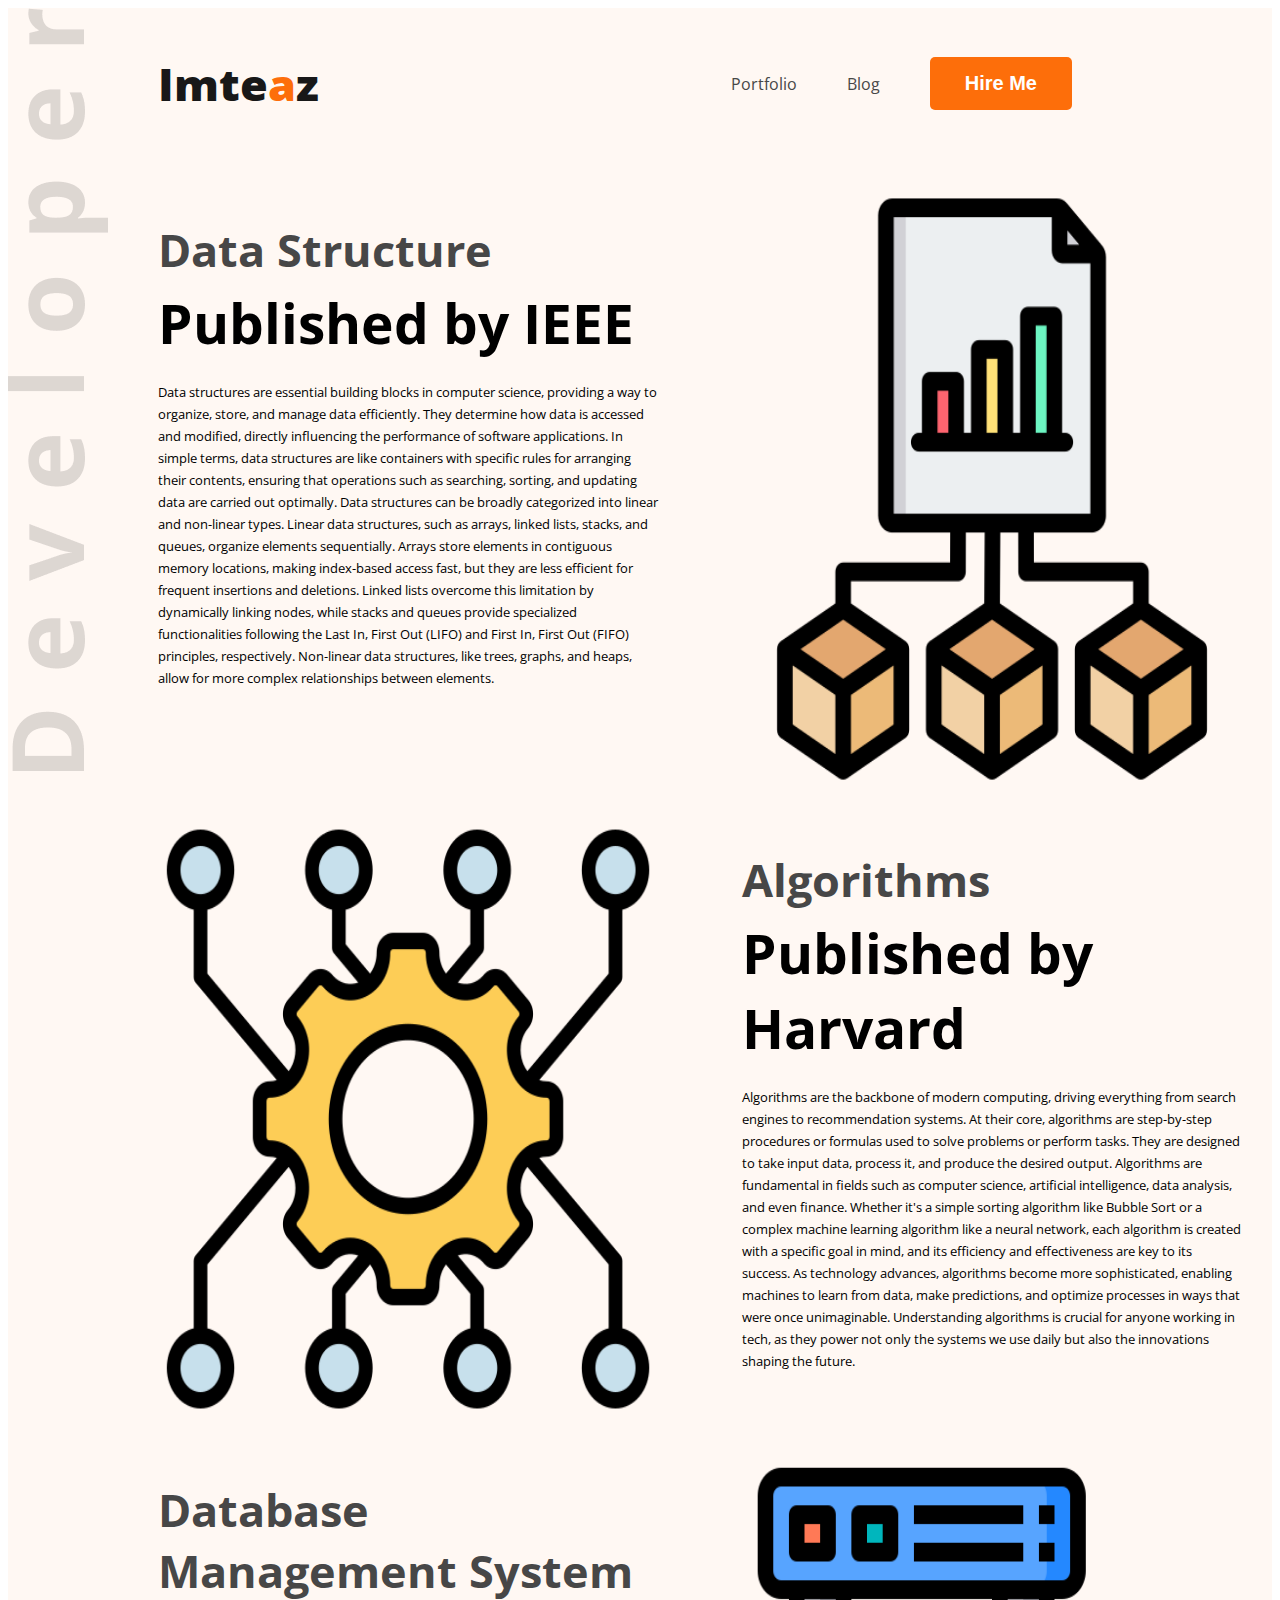
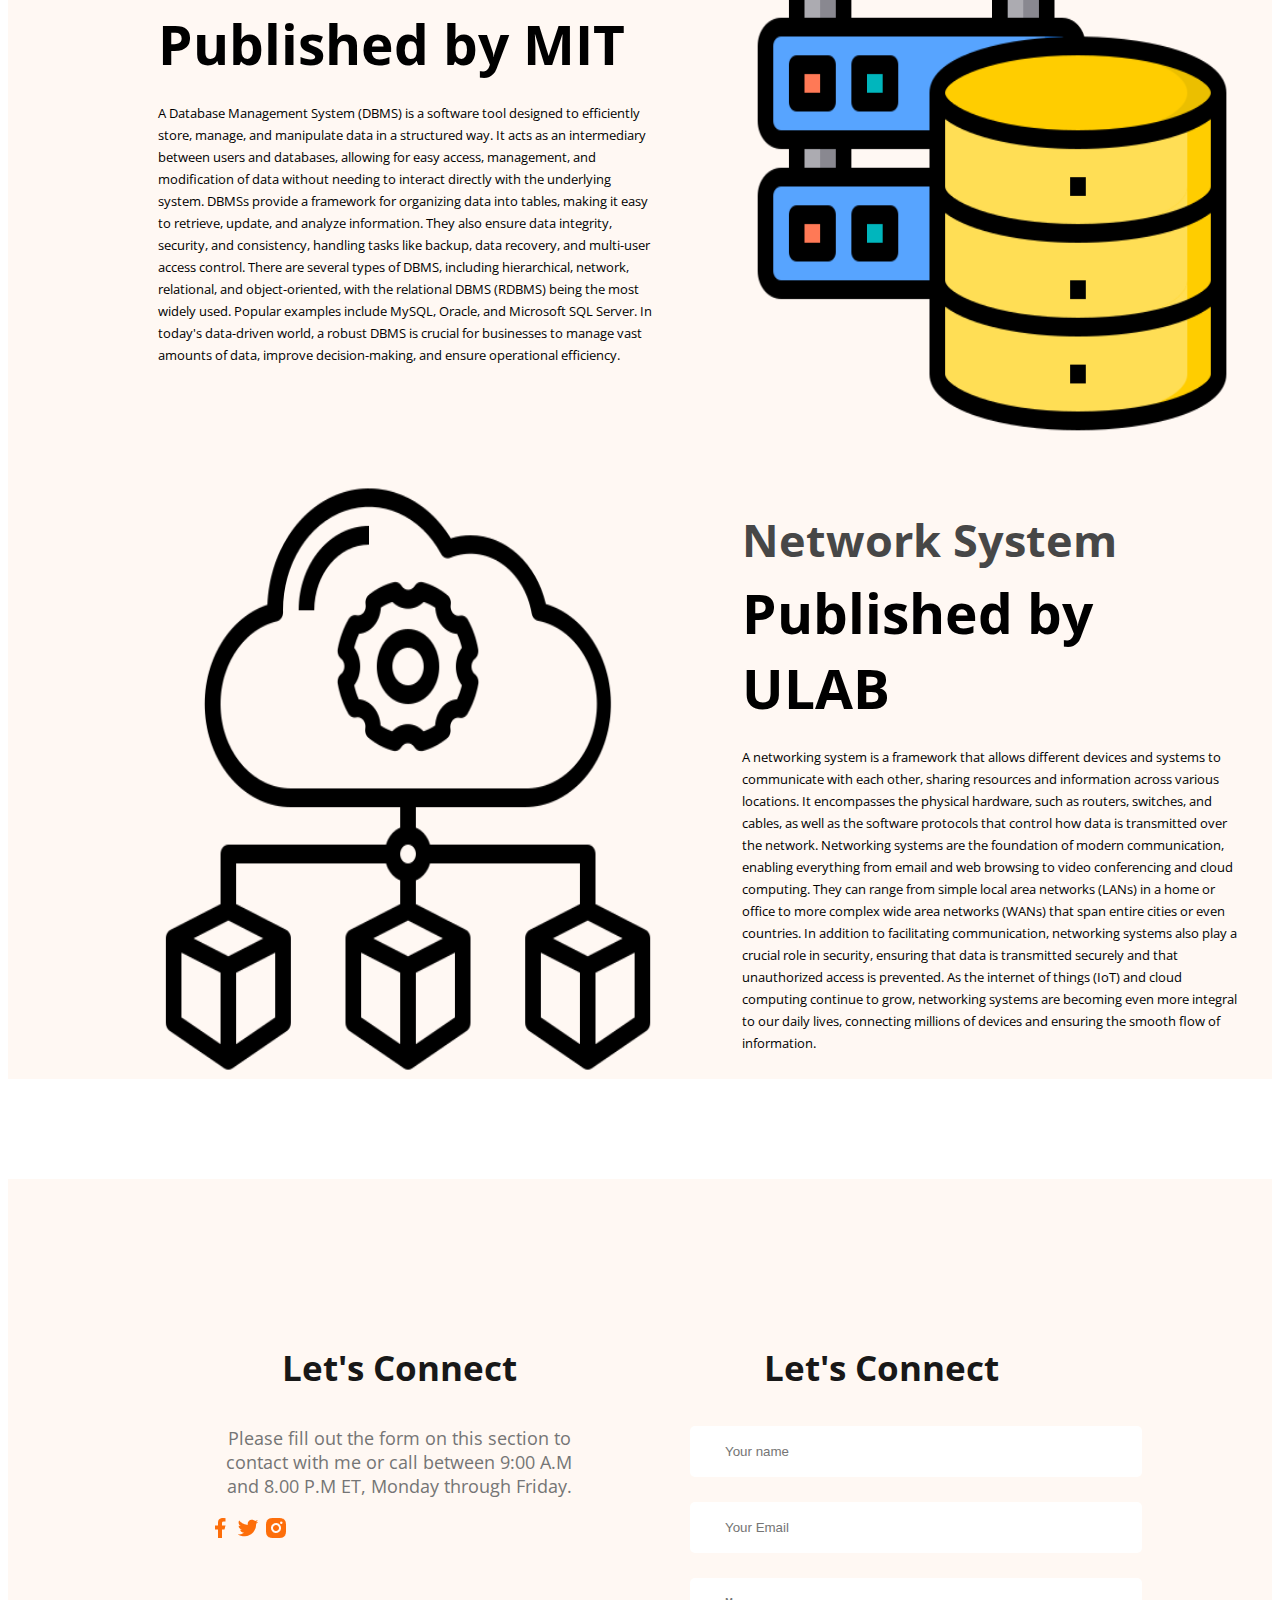
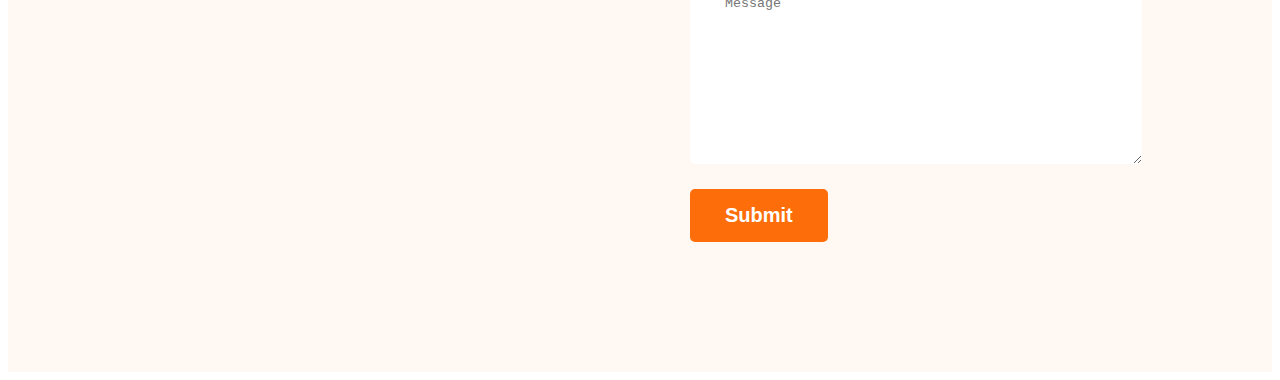
==== blog.html @ e55d820c "Added blog and other images" ====
<!DOCTYPE html>
<html lang="en">
<head>
    <meta charset="UTF-8">
    <meta name="viewport" content="width=device-width, initial-scale=1.0">
    <title>Blog</title>
    <link rel="preconnect" href="https://fonts.googleapis.com">
    <link rel="preconnect" href="https://fonts.gstatic.com" crossorigin>
    <link href="https://fonts.googleapis.com/css2?family=Open+Sans:ital,wght@0,300..800;1,300..800&display=swap" rel="stylesheet">
    <link rel="stylesheet" href="blog.css">
</head>
<body> 
    <!-- header start  -->
    <header class="head">
        <nav>
         <h3 class="nav-title">Imte<span class="primary-color">a</span>z</h3>
         <ul>
         <li><a href="index.html">Portfolio</a></li>
         <li><a href="blog.html">Blog</a></li>
         <li><button class="btn-primary">Hire Me</button></li>
     </ul>
        </nav>
        <div class="banner">
         <div class="banner-content">
             <h1 class="banner-greeting">Data Structure </h1>
             <h4 class="banner-title">Published by IEEE</h4>
             <p><small>Data structures are essential building blocks in computer science, providing a way to organize, store, and manage data efficiently. They determine how data is accessed and modified, directly influencing the performance of software applications. In simple terms, data structures are like containers with specific rules for arranging their contents, ensuring that operations such as searching, sorting, and updating data are carried out optimally.
               Data structures can be broadly categorized into linear and non-linear types. Linear data structures, such as arrays, linked lists, stacks, and queues, organize elements sequentially. Arrays store elements in contiguous memory locations, making index-based access fast, but they are less efficient for frequent insertions and deletions. Linked lists overcome this limitation by dynamically linking nodes, while stacks and queues provide specialized functionalities following the Last In, First Out (LIFO) and First In, First Out (FIFO) principles, respectively. Non-linear data structures, like trees, graphs, and heaps, allow for more complex relationships between elements.</small></p>
         </div>
         <img class="profile-pic" src="./images/data-structure.png" alt="">
        </div>
        <div class="banner ">
            <img class="profile-pic" src="./images/algorithm.png" alt="">
            <div class="banner-content">
                <h1 class="banner-greeting">Algorithms </h1>
                <h4 class="banner-title">Published by Harvard</h4>
                <p><small>Algorithms are the backbone of modern computing, driving everything from search engines to recommendation systems. At their core, algorithms are step-by-step procedures or formulas used to solve problems or perform tasks. They are designed to take input data, process it, and produce the desired output. Algorithms are fundamental in fields such as computer science, artificial intelligence, data analysis, and even finance. Whether it's a simple sorting algorithm like Bubble Sort or a complex machine learning algorithm like a neural network, each algorithm is created with a specific goal in mind, and its efficiency and effectiveness are key to its success. As technology advances, algorithms become more sophisticated, enabling machines to learn from data, make predictions, and optimize processes in ways that were once unimaginable. Understanding algorithms is crucial for anyone working in tech, as they power not only the systems we use daily but also the innovations shaping the future.</small></p>
        </div>
        </div>
        <div class="banner">
            <div class="banner-content">
                <h1 class="banner-greeting">Database Management System</h1>
                <h4 class="banner-title">Published by MIT</h4>
                <p><small>A Database Management System (DBMS) is a software tool designed to efficiently store, manage, and manipulate data in a structured way. It acts as an intermediary between users and databases, allowing for easy access, management, and modification of data without needing to interact directly with the underlying system. DBMSs provide a framework for organizing data into tables, making it easy to retrieve, update, and analyze information. They also ensure data integrity, security, and consistency, handling tasks like backup, data recovery, and multi-user access control. There are several types of DBMS, including hierarchical, network, relational, and object-oriented, with the relational DBMS (RDBMS) being the most widely used. Popular examples include MySQL, Oracle, and Microsoft SQL Server. In today's data-driven world, a robust DBMS is crucial for businesses to manage vast amounts of data, improve decision-making, and ensure operational efficiency.</small></p>
            </div>
            <img class="profile-pic" src="./images/database-storage.png" alt="">
        </div>
        <div class="banner ">
            <img class="profile-pic" src="./images/content-management-system.png" alt="">
            <div class="banner-content">
                <h1 class="banner-greeting">Network System</h1>
                <h4 class="banner-title">Published by ULAB</h4>
                <p><small>A networking system is a framework that allows different devices and systems to communicate with each other, sharing resources and information across various locations. It encompasses the physical hardware, such as routers, switches, and cables, as well as the software protocols that control how data is transmitted over the network. Networking systems are the foundation of modern communication, enabling everything from email and web browsing to video conferencing and cloud computing. They can range from simple local area networks (LANs) in a home or office to more complex wide area networks (WANs) that span entire cities or even countries. In addition to facilitating communication, networking systems also play a crucial role in security, ensuring that data is transmitted securely and that unauthorized access is prevented. As the internet of things (IoT) and cloud computing continue to grow, networking systems are becoming even more integral to our daily lives, connecting millions of devices and ensuring the smooth flow of information.</small></p>
        </div>
        </div>
     </header>  
     <footer>    
        <div class="footer-column">
         <h3 class="section-title">Let's Connect</h3>
         <p class="section-discription">Please fill out the form on this section to contact with me or call between 9:00 A.M and 8.00 P.M ET, Monday through Friday.</p>
         <div class="social-links">
            <a href="https://www.facebook.com/"><img src="images/icons/facebook.png" alt=""></a>
            <a href="https://x.com/"><img src="images/icons/twitter.png" alt=""></a>
            <a href="https://www.instagram.com/"><img src="images/icons/insta.png" alt=""></a>
         </div>
        </div>
        <div class="footer-column">
         <h3 class="section-title">Let's Connect</h3>
         <form action="" class="contact">
         <input type="text" placeholder="Your name">
         <input type="text" placeholder="Your Email">
         <textarea name="" id="" placeholder="Message" cols="30" rows="10"></textarea>
         <input type="submit" class="btn-primary" value="Submit">
         </form>
        </div>
     </footer> 
</body>
</html>
---- blog.css ----
/* shared style  */

 body {
    font-family: "Open Sans", sans-serif;
    font-optical-sizing: auto;
    font-weight: weight;
    font-style: normal;
    font-variation-settings: "wdth" 100;
}
/* #my {
    background-color: #FFF8F3 ;
} */
.section-title {
    color: #181818;
    text-align: center;
    font-weight: 700;
    font-size: 35px;
}
.section-discription {
    text-align: center;
    color: #757575;
    font-size: 18px;
}
.primary-color{
    color: #FD6E0A;
}
.text-primary{
    color: #FD6E0A;
}
/* primary button */
.btn-primary{
    border-radius: 5px;
    background-color: #FD6E0A;
    border: 0;
    color: white;
    font-size: 20px;
    font-weight: 700;
    padding: 15px 35px;
}

/* Navigation related style  */
nav {
    display: flex;
    justify-content: space-between;
    align-items: center;
    margin: 0 150px;
}
.nav-title{
    font-size: 45px;
    font-weight: 800;
    color: #181818;
}

nav > ul {
    display: flex;
    align-items: center;
}
nav li {
    list-style: none;
    margin-right: 50px;
    
}
nav a {
    text-decoration: none;
    color: #474747;
}
/* header related style */
.head{
    background-color: #FFF8F3;
    background-image: url('../images/developer.png');
    background-repeat: no-repeat;
    
    background-position: top left;
}
.banner{
    padding: 30px 30px 0px 150px;
    display: flex;
    align-content: center;
    justify-content: space-between;
    height: 600px;
}
.banner-content {
    width: 500px;
}
.banner .profile-pic {
    width: 500px ;
}
.banner-greeting {
    font-size: 45px;
    color: #474747;
    margin-bottom: 0;
}
.banner-title {
    font-size: 55px;
    font-weight: 700;
    margin-top: 5px;
    margin-bottom: 20px;
}
/* main section style */
.about {
    border-radius: 10px;
    padding: 130px;
    background: #FFF8F3;
    margin: 130px 0px;
}
main{
    max-width: 1040px;
    margin: 0 auto;
}
.about-info-container {
    display: flex;
    justify-content: space-around;
}
.about-info {
    text-align: center;
}
/* skill related style */
.skills-container {
    display: flex;
    gap: 25px;
}
#what-i-do-discription {
    padding: 30px 150px;
    text-align: center;
}
.skill {
    padding: 30px;
    border-radius: 10px;
    background: #fff;
    box-shadow: 0px 5px 6px 0px;
    
}
/* resume related style */
.resume-column-title {
    color: #474747;
    font-size: 30px;
    font-weight: 700;
}
.resume-container{
    display: flex;
    gap: 70px;
}
.resume-item-title {
    color: #474747;
    font-size: 25px;
    font-weight: 700;
    margin-bottom: 10px;
}
.resume-item-institute , .resume-item-discription {
    color: #757575;
   
}
.resume-item-institute {
    margin-bottom: 20px;
    margin-top: 0px;
}
.resume-container hr {
    margin: 30px;
}
.download-cv {
    text-align: center;
    margin-top: 75px;
}
/* footer style */
 footer {
    display: flex;
    background: #FFF8F3;
    margin-top: 100px;
    padding: 130px 200px;
    gap: 100px;
 }
 .footer-column {
    width: 50%;
 }

 .contact input[type="text"], .contact input[type="email"] ,
 textarea {
   display: block;
   margin-bottom: 25px;
   padding: 18px 35px;
   color: #757575;
   border-radius: 5px;
   background: #fff;
   border: 0;
   width: 100%;
 }
 a {
     color: white;
    
}
/* about section style */
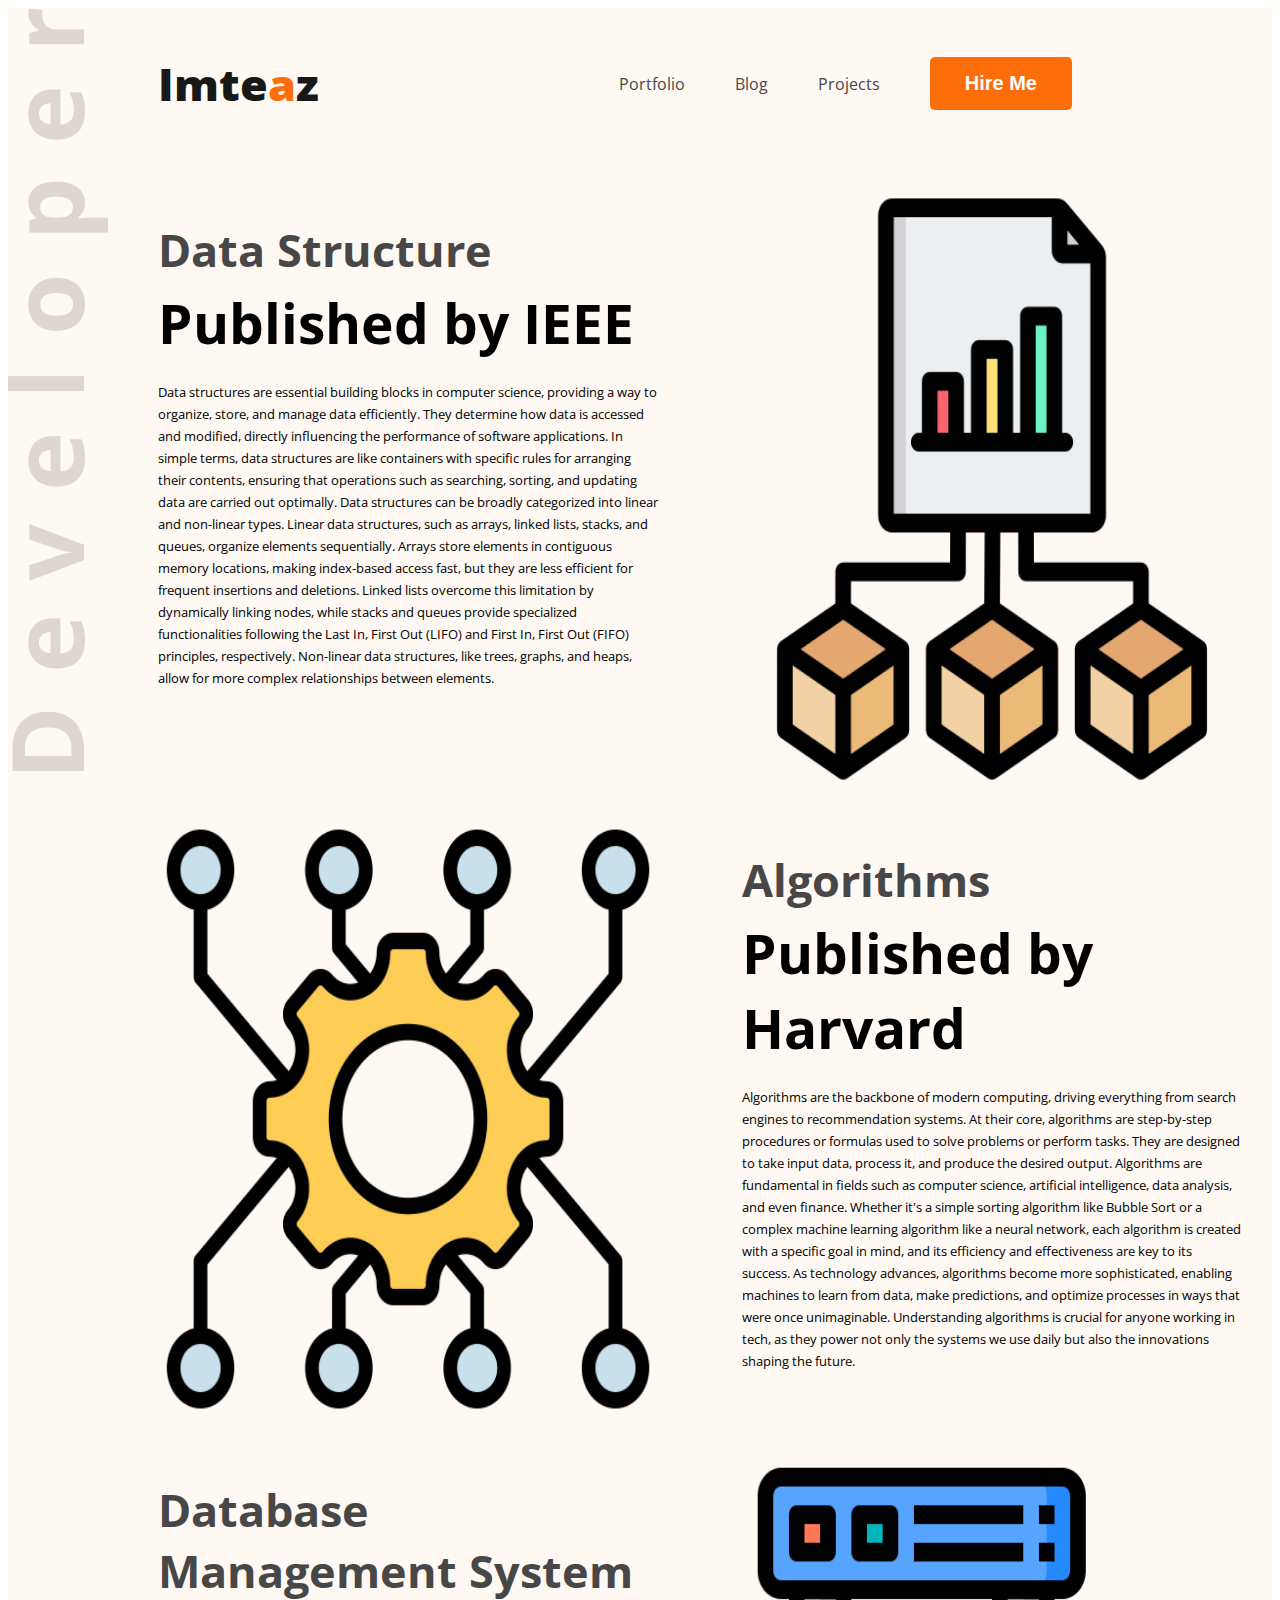
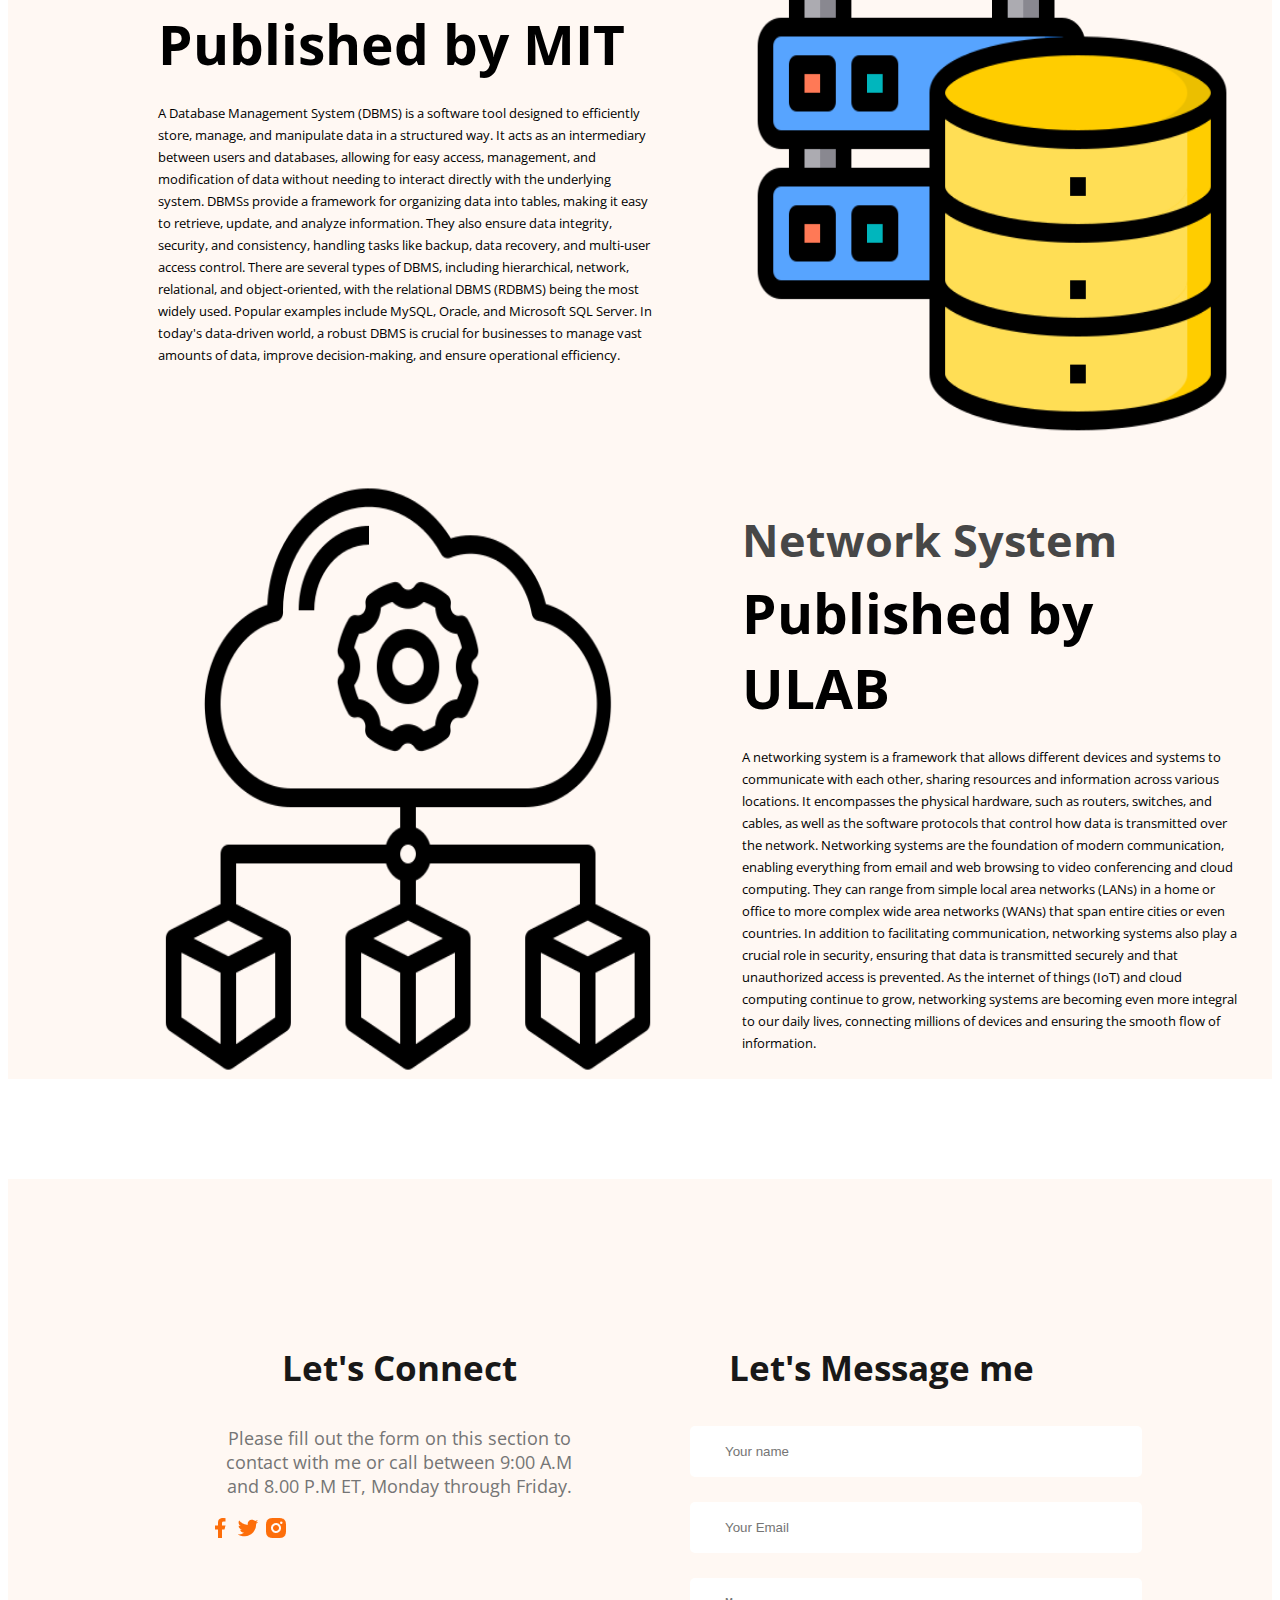
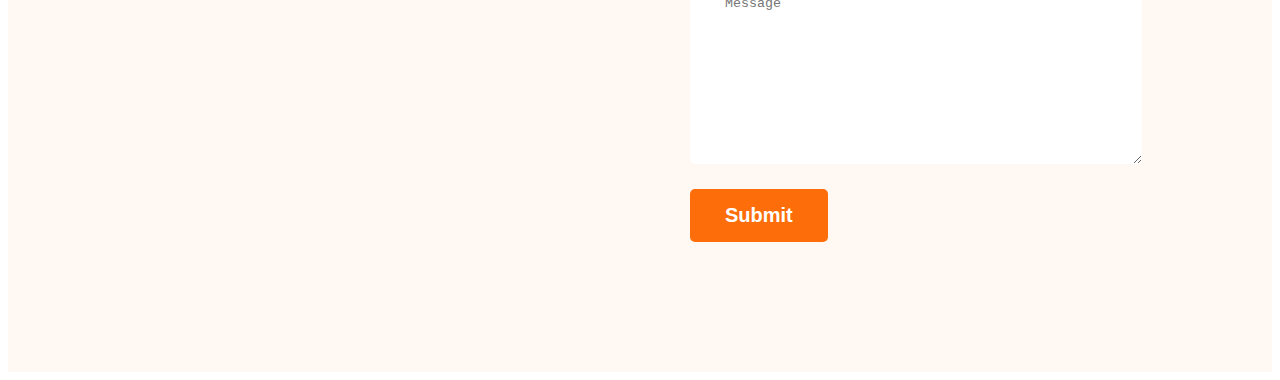
==== commit 757a7848: "Project done" ====
--- a/blog.html
+++ b/blog.html
@@ -17,6 +17,7 @@
          <ul>
          <li><a href="index.html">Portfolio</a></li>
          <li><a href="blog.html">Blog</a></li>
+         <li><a href="projects.html">Projects</a></li>
          <li><button class="btn-primary">Hire Me</button></li>
      </ul>
         </nav>
@@ -55,24 +56,24 @@
         </div>
      </header>  
      <footer>    
-        <div class="footer-column">
-         <h3 class="section-title">Let's Connect</h3>
-         <p class="section-discription">Please fill out the form on this section to contact with me or call between 9:00 A.M and 8.00 P.M ET, Monday through Friday.</p>
-         <div class="social-links">
+       <div class="footer-column">
+        <h3 class="section-title">Let's Connect</h3>
+        <p class="section-discription">Please fill out the form on this section to contact with me or call between 9:00 A.M and 8.00 P.M ET, Monday through Friday.</p>
+        <div class="social-links">
             <a href="https://www.facebook.com/"><img src="images/icons/facebook.png" alt=""></a>
-            <a href="https://x.com/"><img src="images/icons/twitter.png" alt=""></a>
-            <a href="https://www.instagram.com/"><img src="images/icons/insta.png" alt=""></a>
-         </div>
+             <a href="https://x.com/"><img src="images/icons/twitter.png" alt=""></a>
+             <a href="https://www.instagram.com/"><img src="images/icons/insta.png" alt=""></a>
         </div>
-        <div class="footer-column">
-         <h3 class="section-title">Let's Connect</h3>
-         <form action="" class="contact">
-         <input type="text" placeholder="Your name">
-         <input type="text" placeholder="Your Email">
-         <textarea name="" id="" placeholder="Message" cols="30" rows="10"></textarea>
-         <input type="submit" class="btn-primary" value="Submit">
-         </form>
-        </div>
-     </footer> 
+       </div>
+       <div class="footer-column">
+        <h3 class="section-title">Let's Message me</h3>
+        <form action="" class="contact">
+        <input type="text" placeholder="Your name">
+        <input type="text" placeholder="Your Email">
+        <textarea name="" id="" placeholder="Message" cols="30" rows="10"></textarea>
+        <input type="submit" class="btn-primary" value="Submit">
+        </form>
+       </div>
+    </footer> 
 </body>
 </html>